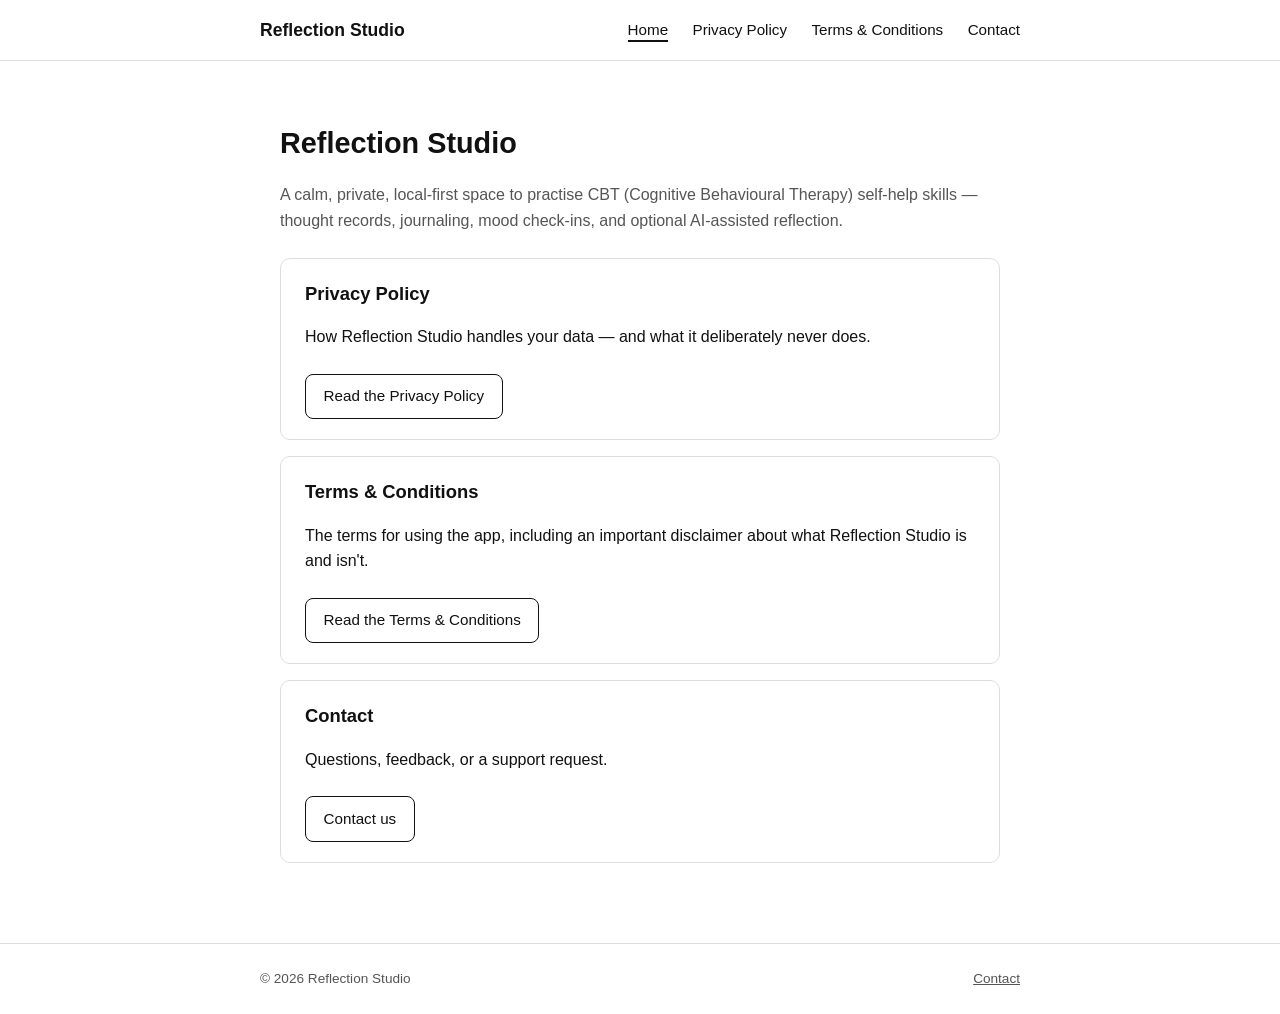
==== index.html @ 47422d78 "Add Reflection Studio legal website (Privacy Policy, Terms, Contact)" ====
<!doctype html>
<html lang="en">
<head>
<meta charset="utf-8" />
<meta name="viewport" content="width=device-width, initial-scale=1" />
<title>Reflection Studio — Legal</title>
<meta name="description" content="Privacy Policy, Terms &amp; Conditions, and contact information for Reflection Studio, a local-first CBT self-help app." />
<link rel="stylesheet" href="style.css" />
</head>
<body>
<header>
  <div class="bar">
    <a class="brand" href="index.html">Reflection Studio</a>
    <nav>
      <a href="index.html" aria-current="page">Home</a>
      <a href="privacy.html">Privacy Policy</a>
      <a href="terms.html">Terms &amp; Conditions</a>
      <a href="contact.html">Contact</a>
    </nav>
  </div>
</header>

<main>
  <h1>Reflection Studio</h1>
  <p class="lede">A calm, private, local-first space to practise CBT (Cognitive Behavioural Therapy) self-help skills — thought records, journaling, mood check-ins, and optional AI-assisted reflection.</p>

  <div class="card">
    <h2 style="margin-top:0;border:none;padding-bottom:0;">Privacy Policy</h2>
    <p>How Reflection Studio handles your data — and what it deliberately never does.</p>
    <a class="btn" href="privacy.html">Read the Privacy Policy</a>
  </div>

  <div class="card">
    <h2 style="margin-top:0;border:none;padding-bottom:0;">Terms &amp; Conditions</h2>
    <p>The terms for using the app, including an important disclaimer about what Reflection Studio is and isn't.</p>
    <a class="btn" href="terms.html">Read the Terms &amp; Conditions</a>
  </div>

  <div class="card">
    <h2 style="margin-top:0;border:none;padding-bottom:0;">Contact</h2>
    <p>Questions, feedback, or a support request.</p>
    <a class="btn" href="contact.html">Contact us</a>
  </div>
</main>

<footer>
  <div class="bar">
    <span>&copy; 2026 Reflection Studio</span>
    <span><a href="contact.html">Contact</a></span>
  </div>
</footer>
</body>
</html>
---- style.css ----
:root {
  --bg: #ffffff;
  --fg: #111111;
  --muted: #555555;
  --border: #dddddd;
  --accent: #111111;
  --max-width: 760px;
}

* {
  box-sizing: border-box;
}

body {
  margin: 0;
  font-family: -apple-system, BlinkMacSystemFont, "Segoe UI", Roboto, Helvetica, Arial, sans-serif;
  background: var(--bg);
  color: var(--fg);
  line-height: 1.6;
}

header {
  border-bottom: 1px solid var(--border);
  padding: 1rem 1.25rem;
}

header .bar {
  max-width: var(--max-width);
  margin: 0 auto;
  display: flex;
  align-items: center;
  justify-content: space-between;
  flex-wrap: wrap;
  gap: 0.75rem;
}

header .brand {
  font-weight: 700;
  font-size: 1.1rem;
  color: var(--fg);
  text-decoration: none;
}

nav a {
  color: var(--fg);
  text-decoration: none;
  margin-left: 1.25rem;
  font-size: 0.95rem;
  border-bottom: 2px solid transparent;
  padding-bottom: 2px;
}

nav a:first-child {
  margin-left: 0;
}

nav a:hover,
nav a[aria-current="page"] {
  border-bottom-color: var(--accent);
}

main {
  max-width: var(--max-width);
  margin: 0 auto;
  padding: 2.5rem 1.25rem 3rem;
}

h1 {
  font-size: 1.8rem;
  margin-bottom: 0.25rem;
}

h2 {
  font-size: 1.15rem;
  margin-top: 2rem;
  margin-bottom: 0.5rem;
  border-bottom: 1px solid var(--border);
  padding-bottom: 0.25rem;
}

p,
li {
  color: var(--fg);
}

.lede {
  color: var(--muted);
  font-size: 1rem;
  margin-bottom: 1.5rem;
}

.updated {
  color: var(--muted);
  font-size: 0.85rem;
}

ul {
  padding-left: 1.25rem;
}

a {
  color: var(--fg);
}

.card {
  border: 1px solid var(--border);
  border-radius: 10px;
  padding: 1.25rem 1.5rem;
  margin-top: 1.25rem;
}

.card + .card {
  margin-top: 1rem;
}

.btn {
  display: inline-block;
  border: 1px solid var(--fg);
  color: var(--fg);
  text-decoration: none;
  padding: 0.6rem 1.1rem;
  border-radius: 8px;
  font-size: 0.95rem;
  margin-top: 0.5rem;
}

.btn:hover {
  background: var(--fg);
  color: var(--bg);
}

footer {
  border-top: 1px solid var(--border);
  padding: 1.5rem 1.25rem;
  margin-top: 2rem;
}

footer .bar {
  max-width: var(--max-width);
  margin: 0 auto;
  display: flex;
  justify-content: space-between;
  flex-wrap: wrap;
  gap: 0.5rem;
  color: var(--muted);
  font-size: 0.85rem;
}

footer a {
  color: var(--muted);
}

@media (max-width: 480px) {
  nav a {
    margin-left: 0.75rem;
  }
  h1 {
    font-size: 1.5rem;
  }
}
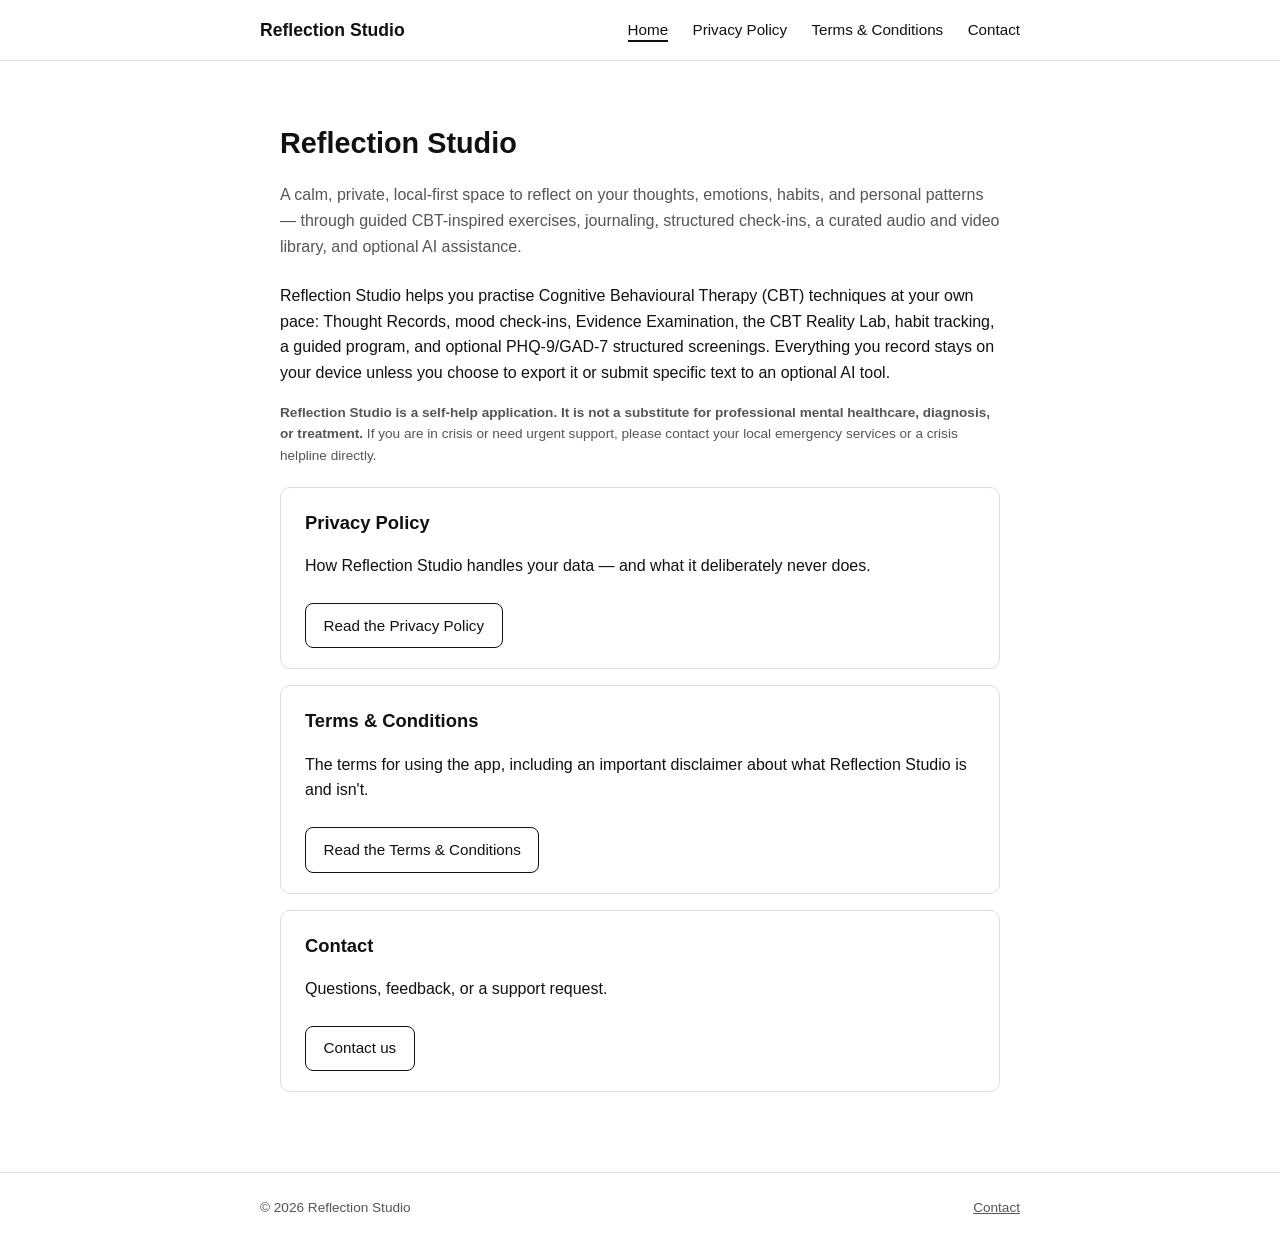
==== commit 3789d5ff: "Update legal pages to reflect current app features Expand Privacy Policy and Terms & Conditions to c" ====
--- a/index.html
+++ b/index.html
@@ -4,7 +4,7 @@
 <meta charset="utf-8" />
 <meta name="viewport" content="width=device-width, initial-scale=1" />
 <title>Reflection Studio — Legal</title>
-<meta name="description" content="Privacy Policy, Terms &amp; Conditions, and contact information for Reflection Studio, a local-first CBT self-help app." />
+<meta name="description" content="Reflection Studio is a privacy-focused CBT self-help app. Read our Privacy Policy, Terms &amp; Conditions, and contact information." />
 <link rel="stylesheet" href="style.css" />
 </head>
 <body>
@@ -22,7 +22,11 @@
 
 <main>
   <h1>Reflection Studio</h1>
-  <p class="lede">A calm, private, local-first space to practise CBT (Cognitive Behavioural Therapy) self-help skills — thought records, journaling, mood check-ins, and optional AI-assisted reflection.</p>
+  <p class="lede">A calm, private, local-first space to reflect on your thoughts, emotions, habits, and personal patterns — through guided CBT-inspired exercises, journaling, structured check-ins, a curated audio and video library, and optional AI assistance.</p>
+
+  <p>Reflection Studio helps you practise Cognitive Behavioural Therapy (CBT) techniques at your own pace: Thought Records, mood check-ins, Evidence Examination, the CBT Reality Lab, habit tracking, a guided program, and optional PHQ-9/GAD-7 structured screenings. Everything you record stays on your device unless you choose to export it or submit specific text to an optional AI tool.</p>
+
+  <p class="updated"><strong>Reflection Studio is a self-help application. It is not a substitute for professional mental healthcare, diagnosis, or treatment.</strong> If you are in crisis or need urgent support, please contact your local emergency services or a crisis helpline directly.</p>
 
   <div class="card">
     <h2 style="margin-top:0;border:none;padding-bottom:0;">Privacy Policy</h2>
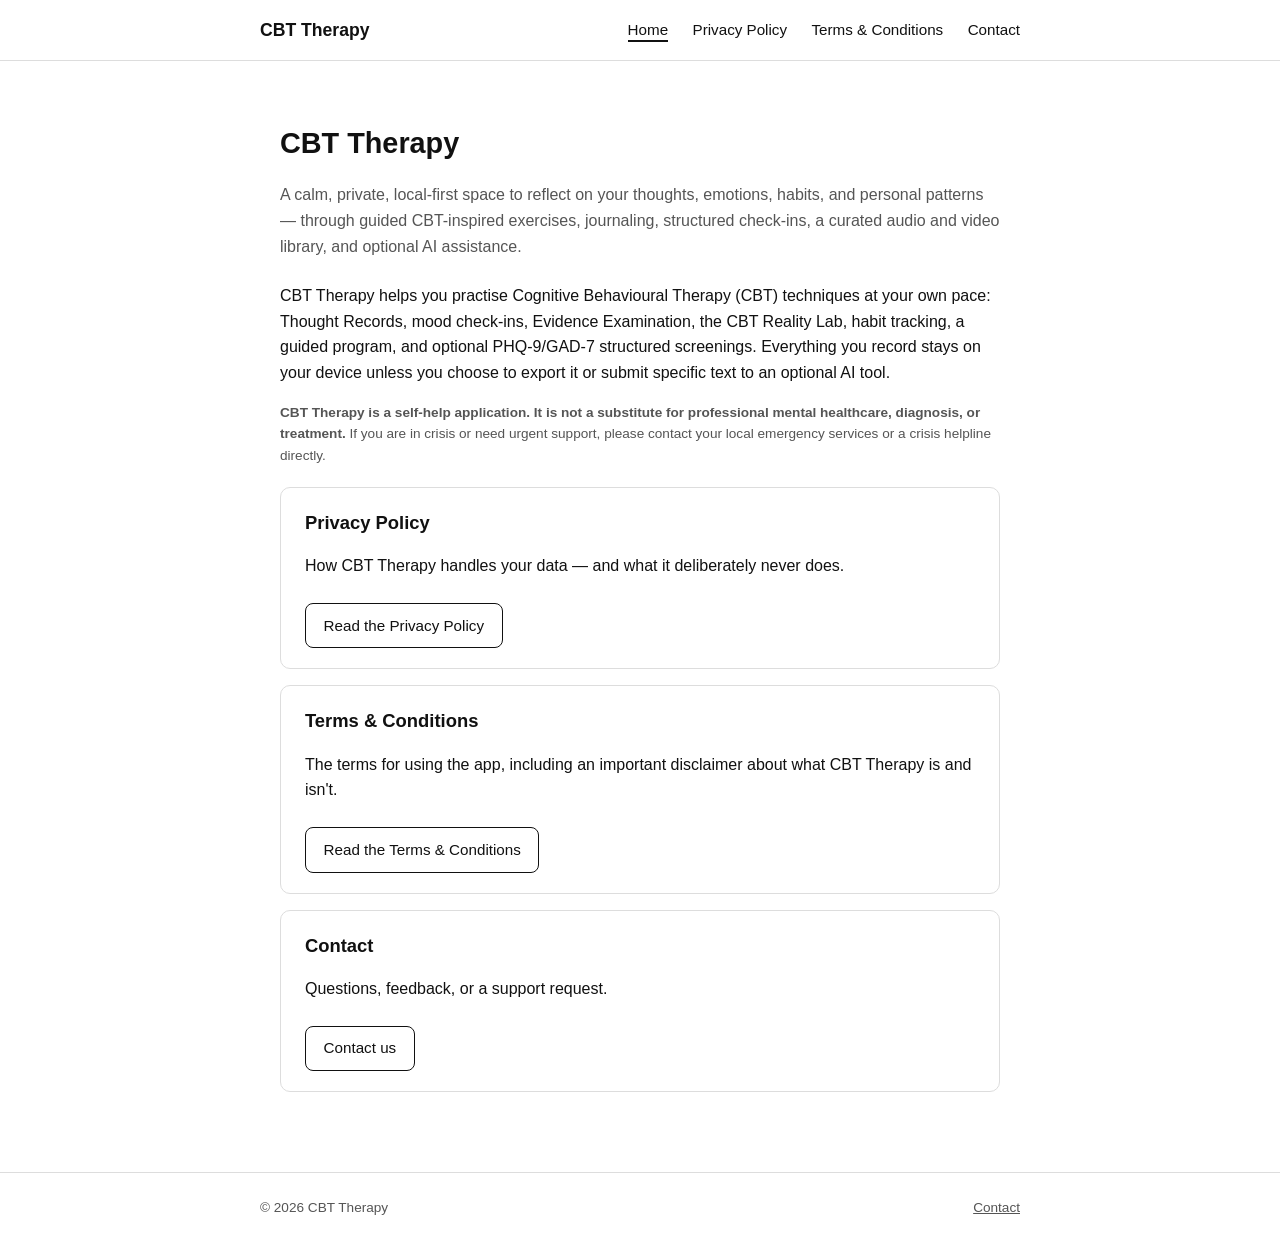
==== commit 7090bb9a: "Rename app from Reflection Studio to CBT Therapy across legal pages" ====
--- a/index.html
+++ b/index.html
@@ -3,14 +3,14 @@
 <head>
 <meta charset="utf-8" />
 <meta name="viewport" content="width=device-width, initial-scale=1" />
-<title>Reflection Studio — Legal</title>
-<meta name="description" content="Reflection Studio is a privacy-focused CBT self-help app. Read our Privacy Policy, Terms &amp; Conditions, and contact information." />
+<title>CBT Therapy — Legal</title>
+<meta name="description" content="CBT Therapy is a privacy-focused CBT self-help app. Read our Privacy Policy, Terms &amp; Conditions, and contact information." />
 <link rel="stylesheet" href="style.css" />
 </head>
 <body>
 <header>
   <div class="bar">
-    <a class="brand" href="index.html">Reflection Studio</a>
+    <a class="brand" href="index.html">CBT Therapy</a>
     <nav>
       <a href="index.html" aria-current="page">Home</a>
       <a href="privacy.html">Privacy Policy</a>
@@ -21,22 +21,22 @@
 </header>
 
 <main>
-  <h1>Reflection Studio</h1>
+  <h1>CBT Therapy</h1>
   <p class="lede">A calm, private, local-first space to reflect on your thoughts, emotions, habits, and personal patterns — through guided CBT-inspired exercises, journaling, structured check-ins, a curated audio and video library, and optional AI assistance.</p>
 
-  <p>Reflection Studio helps you practise Cognitive Behavioural Therapy (CBT) techniques at your own pace: Thought Records, mood check-ins, Evidence Examination, the CBT Reality Lab, habit tracking, a guided program, and optional PHQ-9/GAD-7 structured screenings. Everything you record stays on your device unless you choose to export it or submit specific text to an optional AI tool.</p>
+  <p>CBT Therapy helps you practise Cognitive Behavioural Therapy (CBT) techniques at your own pace: Thought Records, mood check-ins, Evidence Examination, the CBT Reality Lab, habit tracking, a guided program, and optional PHQ-9/GAD-7 structured screenings. Everything you record stays on your device unless you choose to export it or submit specific text to an optional AI tool.</p>
 
-  <p class="updated"><strong>Reflection Studio is a self-help application. It is not a substitute for professional mental healthcare, diagnosis, or treatment.</strong> If you are in crisis or need urgent support, please contact your local emergency services or a crisis helpline directly.</p>
+  <p class="updated"><strong>CBT Therapy is a self-help application. It is not a substitute for professional mental healthcare, diagnosis, or treatment.</strong> If you are in crisis or need urgent support, please contact your local emergency services or a crisis helpline directly.</p>
 
   <div class="card">
     <h2 style="margin-top:0;border:none;padding-bottom:0;">Privacy Policy</h2>
-    <p>How Reflection Studio handles your data — and what it deliberately never does.</p>
+    <p>How CBT Therapy handles your data — and what it deliberately never does.</p>
     <a class="btn" href="privacy.html">Read the Privacy Policy</a>
   </div>
 
   <div class="card">
     <h2 style="margin-top:0;border:none;padding-bottom:0;">Terms &amp; Conditions</h2>
-    <p>The terms for using the app, including an important disclaimer about what Reflection Studio is and isn't.</p>
+    <p>The terms for using the app, including an important disclaimer about what CBT Therapy is and isn't.</p>
     <a class="btn" href="terms.html">Read the Terms &amp; Conditions</a>
   </div>
 
@@ -49,7 +49,7 @@
 
 <footer>
   <div class="bar">
-    <span>&copy; 2026 Reflection Studio</span>
+    <span>&copy; 2026 CBT Therapy</span>
     <span><a href="contact.html">Contact</a></span>
   </div>
 </footer>
